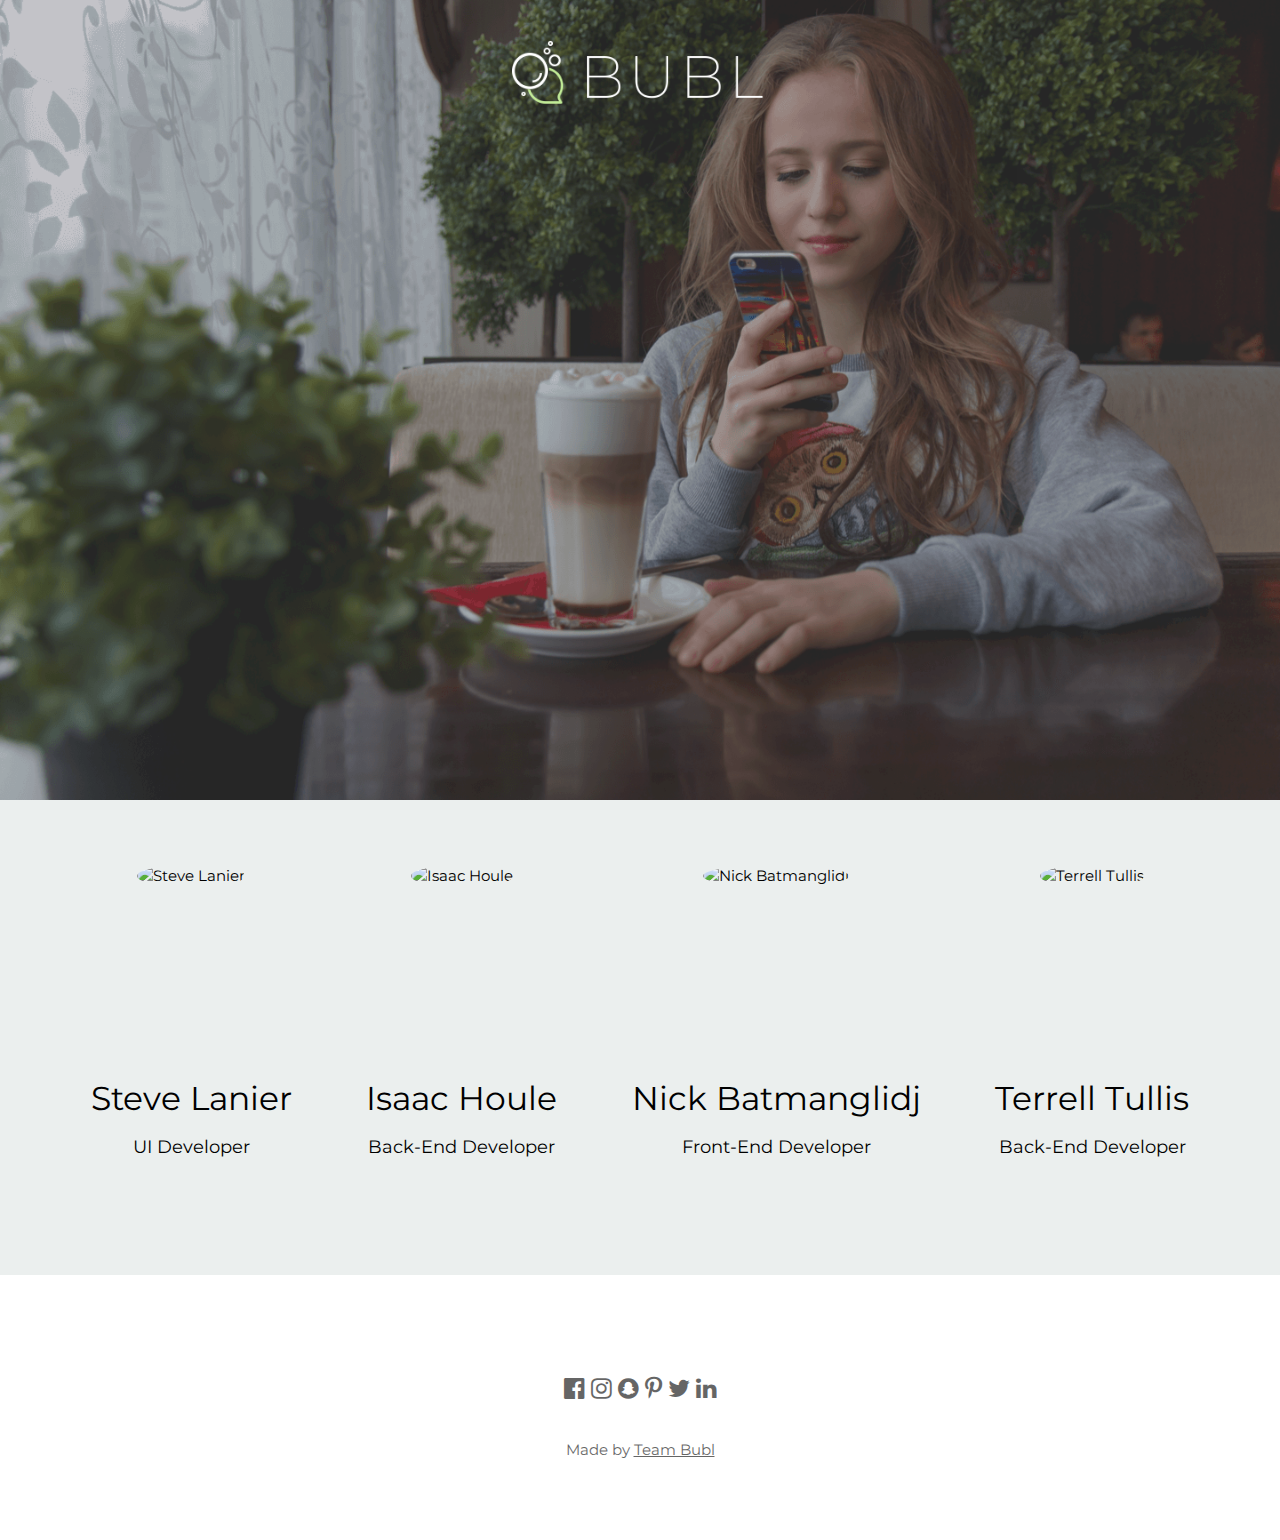
==== about.html @ 1e3b23f2 "added about page with basic structure. Plan to finish tomorrow morning." ====
<!DOCTYPE html>
<html lang="en">
<title>Bubl</title>
<meta charset="UTF-8">
<meta name="viewport" content="width=device-width, initial-scale=1">
<link rel="stylesheet" href="css/index.css">
<link rel="stylesheet" href="https://fonts.googleapis.com/css?family=Lato">
<link rel="stylesheet" href="https://fonts.googleapis.com/css?family=Montserrat">
<link rel="stylesheet" href="https://cdnjs.cloudflare.com/ajax/libs/font-awesome/4.7.0/css/font-awesome.min.css">
<style>
body,h1,h2,h3,h4,h5,h6 {font-family: "Montserrat", sans-serif}
.w3-bar,h1,button {font-family: "Montserrat", sans-serif}
.fa-anchor,.fa-coffee {font-size:200px}
</style>
<body>

<!-- Header -->
<header class="main-head">
  <div class="header-container1">
    <a href="index.html"><img class="banner" src="assests/Bubl-logo@2x.png" ></a>
  </div>
</header>

<!-- First Grid -->
<div class="section2 w3-row-padding w3-padding-64 w3-container">
    <div class="members-container">  
        <div class="member">
          <div class="figure">
            <img class="figure" src="https://ca.slack-edge.com/T4JUEB3ME-UFNUJNMQV-27d4072c5f51-1024" alt="Steve Lanier" />
          </div>
          <h3 class="name" style="white-space: nowrap;">Steve Lanier</h3>
          <h5 class="position">UI Developer</h5>
        </div>
    
        <div class="member">
          <div class="figure">
            <img class="figure" src="https://ca.slack-edge.com/T4JUEB3ME-UDVD1N0MB-0239efd5fd9a-1024" alt="Isaac Houle" />
          </div>
          <h3 class="name" style="white-space: nowrap;">Isaac Houle</h3>
          <h5 class="position">Back-End Developer</h5>
        </div>
    
        <div class="member">
          <div class="figure">
            <img class="figure" src="https://ca.slack-edge.com/T4JUEB3ME-UD8LD0XNZ-8a40283df1be-1024" alt="Nick Batmanglidj" />
          </div>
          <h3 class="name" style="white-space: nowrap;">Nick Batmanglidj</h3>
          <h5 class="position">Front-End Developer</h5>
        </div>
    
        <div class="member">
          <div class="figure">
            <img class="figure" src="https://ca.slack-edge.com/T4JUEB3ME-UETB4C3M2-fbed11459f2a-1024" alt="Terrell Tullis" />
          </div>
          <h3 class="name" style="white-space: nowrap;">Terrell Tullis</h3>
          <h5 class="position">Back-End Developer</h5>
        </div>
      </div>
</div>

<!-- Footer -->
<footer class="w3-container w3-padding-64 w3-center w3-opacity">  
  <div class="w3-xlarge w3-padding-32">
    <i class="fa fa-facebook-official w3-hover-opacity"></i>
    <i class="fa fa-instagram w3-hover-opacity"></i>
    <i class="fa fa-snapchat w3-hover-opacity"></i>
    <i class="fa fa-pinterest-p w3-hover-opacity"></i>
    <i class="fa fa-twitter w3-hover-opacity"></i>
    <i class="fa fa-linkedin w3-hover-opacity"></i>
 </div>
 <a>Made by <a href="/about.html">Team Bubl</a></p>
</footer>

<script>
// Used to toggle the menu on small screens when clicking on the menu button
function myFunction() {
  var x = document.getElementById("navDemo");
  if (x.className.indexOf("w3-show") == -1) {
    x.className += " w3-show";
  } else { 
    x.className = x.className.replace(" w3-show", "");
  }
}
</script>

</body>
</html>
---- css/index.css ----
/* W3.CSS 4.12 November 2018 by Jan Egil and Borge Refsnes */

html {
  box-sizing: border-box
}

*,
*:before,
*:after {
  box-sizing: inherit
}


/* Extract from normalize.css by Nicolas Gallagher and Jonathan Neal git.io/normalize */

html {
  -ms-text-size-adjust: 100%;
  -webkit-text-size-adjust: 100%
}

body {
  margin: 0
}

article,
aside,
details,
figcaption,
figure,
footer,
header,
main,
menu,
nav,
section,
summary {
  display: block
}

audio,
canvas,
progress,
video {
  display: inline-block
}

progress {
  vertical-align: baseline
}

audio:not([controls]) {
  display: none;
  height: 0
}

[hidden],
template {
  display: none
}

a {
  background-color: transparent;
  -webkit-text-decoration-skip: objects
}

a:active,
a:hover {
  outline-width: 0
}

abbr[title] {
  border-bottom: none;
  text-decoration: underline;
  text-decoration: underline dotted
}

dfn {
  font-style: italic
}

mark {
  background: #ff0;
  color: #000
}

small {
  font-size: 80%
}

sub,
sup {
  font-size: 75%;
  line-height: 0;
  position: relative;
  vertical-align: baseline
}

sub {
  bottom: -0.25em
}

sup {
  top: -0.5em
}

figure {
  margin: 1em 40px
}

img {
  border-style: none
}

svg:not(:root) {
  overflow: hidden
}

code,
kbd,
pre,
samp {
  font-family: monospace, monospace;
  font-size: 1em
}

hr {
  box-sizing: content-box;
  height: 0;
  overflow: visible
}

button,
input,
select,
textarea {
  font: inherit;
  margin: 0
}

optgroup {
  font-weight: bold
}

button,
input {
  overflow: visible
}

button,
select {
  text-transform: none
}

button,
html [type=button],
[type=reset],
[type=submit] {
  -webkit-appearance: button
}

button::-moz-focus-inner,
[type=button]::-moz-focus-inner,
[type=reset]::-moz-focus-inner,
[type=submit]::-moz-focus-inner {
  border-style: none;
  padding: 0
}

button:-moz-focusring,
[type=button]:-moz-focusring,
[type=reset]:-moz-focusring,
[type=submit]:-moz-focusring {
  outline: 1px dotted ButtonText
}

fieldset {
  border: 1px solid #c0c0c0;
  margin: 0 2px;
  padding: .35em .625em .75em
}

legend {
  color: inherit;
  display: table;
  max-width: 100%;
  padding: 0;
  white-space: normal
}

textarea {
  overflow: auto
}

[type=checkbox],
[type=radio] {
  padding: 0
}

[type=number]::-webkit-inner-spin-button,
[type=number]::-webkit-outer-spin-button {
  height: auto
}

[type=search] {
  -webkit-appearance: textfield;
  outline-offset: -2px
}

[type=search]::-webkit-search-cancel-button,
[type=search]::-webkit-search-decoration {
  -webkit-appearance: none
}

::-webkit-input-placeholder {
  color: inherit;
  opacity: 0.54
}

::-webkit-file-upload-button {
  -webkit-appearance: button;
  font: inherit
}


/* End extract */

html,
body {
  font-family: Verdana, sans-serif;
  font-size: 15px;
  line-height: 1.5
}

html {
  overflow-x: hidden
}

h1 {
  font-size: 36px
}

h2 {
  font-size: 30px
}

h3 {
  font-size: 24px
}

h4 {
  font-size: 20px
}

h5 {
  font-size: 18px
}

h6 {
  font-size: 16px
}

.w3-serif {
  font-family: serif
}

h1,
h2,
h3,
h4,
h5,
h6 {
  font-family: "Segoe UI", Arial, sans-serif;
  font-weight: 400;
  margin: 10px 0
}

.banner {
  display: block;
  margin-left: auto;
  margin-right: auto;
  width: 30%;
  padding-top: 40px;
}

@media only screen and (min-width: 1200px) {
  .banner {
    width: 20%;
  }
}

@media only screen and (max-width: 600px) {
  .banner {
    width: 60%;
    padding-top: 70px;
  }
}

.button {
  background: #B8E986;
  font-family: "Montserrat", sans-serif;
  font-size: 21px;
  color: #395751;
  letter-spacing: 0;
  text-align: center;
  width: 200px;
  height: 65px;
  margin-top: 70px;
  border-radius: 5px;
  border-color: #B8E986
}

.figure {
  height: 200px;
  width: auto;
  border-radius: 50%;
}

.member {
  margin-bottom: 40px;
  text-align: center;
}

.name {
  font-size: 25pt;
  font-family: "Montserrat", sans-serif;
}

.members-container {
  display: flex;
  justify-content: space-evenly;
}

@media only screen and (max-width: 900px) {
  .members-container {
    display: inline;
    align-items: center;
    text-align: center;
  }
}

.header-title {
  font-family: "Montserrat", sans-serif;
  font-size: 16px;
  color: #FFFFFF;
  letter-spacing: 4px;
  text-align: center;
}

.header-text {
  font-family: "Montserrat", sans-serif;
  font-size: 48px;
  color: #FFFFFF;
  letter-spacing: 0;
  text-align: center;
  margin: 0 20px
}

.header-sub {
  font-family: "Montserrat", sans-serif;
  font-size: 18px;
  color: #FFFFFF;
  letter-spacing: 0;
  text-align: center;
  opacity: .7;
  margin: 10px 20px;
}

.header-container1 {
  height: 30%;
  align-items: center;
  vertical-align: center;
}
@media only screen and (max-width: 500px) {
  .header-container1 {
    height: 25%;
  }
}

.header-container2 {
  vertical-align: center;
  padding-top: 20px;
}

.main-head {
  background-image: url(/assests/Bubl-Banner-bg.png);
  background-repeat: no-repeat;
  background-size: cover;
  background-position: center;
  height: 800px;
  text-align: center;
  display: block;
  opacity: .85;
}

.section2 {
  background-color: rgba(92, 126, 119, 0.123);
}

.subgreen1 {
  font-style: italic;
  color: #6b978e;
}

.subgreen2 {
  font-style: normal;
  color: #6b978e; 
}

.w3-wide {
  letter-spacing: 4px
}

hr {
  border: 0;
  border-top: 1px solid #eee;
  margin: 20px 0
}

.w3-image {
  max-width: 100%;
  height: auto
}

img {
  vertical-align: middle
}

a {
  color: inherit
}

.w3-table,
.w3-table-all {
  border-collapse: collapse;
  border-spacing: 0;
  width: 100%;
  display: table
}

.w3-table-all {
  border: 1px solid #ccc
}

.w3-bordered tr,
.w3-table-all tr {
  border-bottom: 1px solid #ddd
}

.w3-striped tbody tr:nth-child(even) {
  background-color: #f1f1f1
}

.w3-table-all tr:nth-child(odd) {
  background-color: #fff
}

.w3-table-all tr:nth-child(even) {
  background-color: #f1f1f1
}

.w3-hoverable tbody tr:hover,
.w3-ul.w3-hoverable li:hover {
  background-color: #ccc
}

.w3-centered tr th,
.w3-centered tr td {
  text-align: center
}

.w3-table td,
.w3-table th,
.w3-table-all td,
.w3-table-all th {
  padding: 8px 8px;
  display: table-cell;
  text-align: left;
  vertical-align: top
}

.w3-table th:first-child,
.w3-table td:first-child,
.w3-table-all th:first-child,
.w3-table-all td:first-child {
  padding-left: 16px
}

.w3-btn,
.w3-button {
  border: none;
  display: inline-block;
  padding: 8px 16px;
  vertical-align: middle;
  overflow: hidden;
  text-decoration: none;
  color: inherit;
  background-color: inherit;
  text-align: center;
  cursor: pointer;
  white-space: nowrap
}

.w3-btn:hover {
  box-shadow: 0 8px 16px 0 rgba(0, 0, 0, 0.2), 0 6px 20px 0 rgba(0, 0, 0, 0.19)
}

.w3-btn,
.w3-button {
  -webkit-touch-callout: none;
  -webkit-user-select: none;
  -khtml-user-select: none;
  -moz-user-select: none;
  -ms-user-select: none;
  user-select: none
}

.w3-disabled,
.w3-btn:disabled,
.w3-button:disabled {
  cursor: not-allowed;
  opacity: 0.3
}

.w3-disabled *,
:disabled * {
  pointer-events: none
}

.w3-btn.w3-disabled:hover,
.w3-btn:disabled:hover {
  box-shadow: none
}

.w3-badge,
.w3-tag {
  background-color: #000;
  color: #fff;
  display: inline-block;
  padding-left: 8px;
  padding-right: 8px;
  text-align: center
}

.w3-badge {
  border-radius: 50%
}

.w3-ul {
  list-style-type: none;
  padding: 0;
  margin: 0
}

.w3-ul li {
  padding: 8px 16px;
  border-bottom: 1px solid #ddd
}

.w3-ul li:last-child {
  border-bottom: none
}

.w3-tooltip,
.w3-display-container {
  position: relative
}

.w3-tooltip .w3-text {
  display: none
}

.w3-tooltip:hover .w3-text {
  display: inline-block
}

.w3-ripple:active {
  opacity: 0.5
}

.w3-ripple {
  transition: opacity 0s
}

.w3-input {
  padding: 8px;
  display: block;
  border: none;
  border-bottom: 1px solid #ccc;
  width: 100%
}

.w3-select {
  padding: 9px 0;
  width: 100%;
  border: none;
  border-bottom: 1px solid #ccc
}

.w3-dropdown-click,
.w3-dropdown-hover {
  position: relative;
  display: inline-block;
  cursor: pointer
}

.w3-dropdown-hover:hover .w3-dropdown-content {
  display: block
}

.w3-dropdown-hover:first-child,
.w3-dropdown-click:hover {
  background-color: #ccc;
  color: #000
}

.w3-dropdown-hover:hover > .w3-button:first-child,
.w3-dropdown-click:hover > .w3-button:first-child {
  background-color: #ccc;
  color: #000
}

.w3-dropdown-content {
  cursor: auto;
  color: #000;
  background-color: #fff;
  display: none;
  position: absolute;
  min-width: 160px;
  margin: 0;
  padding: 0;
  z-index: 1
}

.w3-check,
.w3-radio {
  width: 24px;
  height: 24px;
  position: relative;
  top: 6px
}

.w3-sidebar {
  height: 100%;
  width: 200px;
  background-color: #fff;
  position: fixed!important;
  z-index: 1;
  overflow: auto
}

.w3-bar-block .w3-dropdown-hover,
.w3-bar-block .w3-dropdown-click {
  width: 100%
}

.w3-bar-block .w3-dropdown-hover .w3-dropdown-content,
.w3-bar-block .w3-dropdown-click .w3-dropdown-content {
  min-width: 100%
}

.w3-bar-block .w3-dropdown-hover .w3-button,
.w3-bar-block .w3-dropdown-click .w3-button {
  width: 100%;
  text-align: left;
  padding: 8px 16px
}

.w3-main,
#main {
  transition: margin-left .4s
}

.w3-modal {
  z-index: 3;
  display: none;
  padding-top: 100px;
  position: fixed;
  left: 0;
  top: 0;
  width: 100%;
  height: 100%;
  overflow: auto;
  background-color: rgb(0, 0, 0);
  background-color: rgba(0, 0, 0, 0.4)
}

.w3-modal-content {
  margin: auto;
  background-color: #fff;
  position: relative;
  padding: 0;
  outline: 0;
  width: 600px
}

.w3-bar {
  width: 100%;
  overflow: hidden
}

.w3-center .w3-bar {
  display: inline-block;
  width: auto
}

.w3-bar .w3-bar-item {
  padding: 8px 16px;
  float: left;
  width: auto;
  border: none;
  display: block;
  outline: 0
}

.w3-bar .w3-dropdown-hover,
.w3-bar .w3-dropdown-click {
  position: static;
  float: left
}

.w3-bar .w3-button {
  white-space: normal
}

.w3-bar-block .w3-bar-item {
  width: 100%;
  display: block;
  padding: 8px 16px;
  text-align: left;
  border: none;
  white-space: normal;
  float: none;
  outline: 0
}

.w3-bar-block.w3-center .w3-bar-item {
  text-align: center
}

.w3-block {
  display: block;
  width: 100%
}

.w3-responsive {
  display: block;
  overflow-x: auto
}

.w3-container:after,
.w3-container:before,
.w3-panel:after,
.w3-panel:before,
.w3-row:after,
.w3-row:before,
.w3-row-padding:after,
.w3-row-padding:before,
.w3-cell-row:before,
.w3-cell-row:after,
.w3-clear:after,
.w3-clear:before,
.w3-bar:before,
.w3-bar:after {
  content: "";
  display: table;
  clear: both
}

.w3-col,
.w3-half,
.w3-third,
.w3-twothird,
.w3-threequarter,
.w3-quarter {
  float: left;
  width: 100%
}
@media only screen and (max-width: 600px) {
  .w3-twothird {
    text-align: center;
    margin-bottom: 40px;
    
  }
}

.w3-col.s1 {
  width: 8.33333%
}

.w3-col.s2 {
  width: 16.66666%
}

.w3-col.s3 {
  width: 24.99999%
}

.w3-col.s4 {
  width: 33.33333%
}

.w3-col.s5 {
  width: 41.66666%
}

.w3-col.s6 {
  width: 49.99999%
}

.w3-col.s7 {
  width: 58.33333%
}

.w3-col.s8 {
  width: 66.66666%
}

.w3-col.s9 {
  width: 74.99999%
}

.w3-col.s10 {
  width: 83.33333%
}

.w3-col.s11 {
  width: 91.66666%
}

.w3-col.s12 {
  width: 99.99999%
}

@media (min-width:601px) {
  .w3-col.m1 {
      width: 8.33333%
  }
  .w3-col.m2 {
      width: 16.66666%
  }
  .w3-col.m3,
  .w3-quarter {
      width: 24.99999%
  }
  .w3-col.m4,
  .w3-third {
      width: 33.33333%
  }
  .w3-col.m5 {
      width: 41.66666%
  }
  .w3-col.m6,
  .w3-half {
      width: 49.99999%
  }
  .w3-col.m7 {
      width: 58.33333%
  }
  .w3-col.m8,
  .w3-twothird {
      width: 66.66666%;
      padding-left: 40px;
  }
  .w3-col.m9,
  .w3-threequarter {
      width: 74.99999%
  }
  .w3-col.m10 {
      width: 83.33333%
  }
  .w3-col.m11 {
      width: 91.66666%
  }
  .w3-col.m12 {
      width: 99.99999%
  }
}

@media (min-width:993px) {
  .w3-col.l1 {
      width: 8.33333%
  }
  .w3-col.l2 {
      width: 16.66666%
  }
  .w3-col.l3 {
      width: 24.99999%
  }
  .w3-col.l4 {
      width: 33.33333%
  }
  .w3-col.l5 {
      width: 41.66666%
  }
  .w3-col.l6 {
      width: 49.99999%
  }
  .w3-col.l7 {
      width: 58.33333%
  }
  .w3-col.l8 {
      width: 66.66666%
  }
  .w3-col.l9 {
      width: 74.99999%
  }
  .w3-col.l10 {
      width: 83.33333%
  }
  .w3-col.l11 {
      width: 91.66666%
  }
  .w3-col.l12 {
      width: 99.99999%
  }
}

.w3-rest {
  overflow: hidden
}

.w3-stretch {
  margin-left: -16px;
  margin-right: -16px
}

.w3-content,
.w3-auto {
  margin-left: auto;
  margin-right: auto
}

.w3-content {
  max-width: 980px
}

.w3-auto {
  max-width: 1140px
}

.w3-cell-row {
  display: table;
  width: 100%
}

.w3-cell {
  display: table-cell
}

.w3-cell-top {
  vertical-align: top
}

.w3-cell-middle {
  vertical-align: middle
}

.w3-cell-bottom {
  vertical-align: bottom
}

.w3-hide {
  display: none!important
}

.w3-show-block,
.w3-show {
  display: block!important
}

.w3-show-inline-block {
  display: inline-block!important
}

@media (max-width:1205px) {
  .w3-auto {
      max-width: 95%
  }
}

@media (max-width:600px) {
  .w3-modal-content {
      margin: 0 10px;
      width: auto!important
  }
  .w3-modal {
      padding-top: 30px
  }
  .w3-dropdown-hover.w3-mobile .w3-dropdown-content,
  .w3-dropdown-click.w3-mobile .w3-dropdown-content {
      position: relative
  }
  .w3-hide-small {
      display: none!important
  }
  .w3-mobile {
      display: block;
      width: 100%!important
  }
  .w3-bar-item.w3-mobile,
  .w3-dropdown-hover.w3-mobile,
  .w3-dropdown-click.w3-mobile {
      text-align: center
  }
  .w3-dropdown-hover.w3-mobile,
  .w3-dropdown-hover.w3-mobile .w3-btn,
  .w3-dropdown-hover.w3-mobile .w3-button,
  .w3-dropdown-click.w3-mobile,
  .w3-dropdown-click.w3-mobile .w3-btn,
  .w3-dropdown-click.w3-mobile .w3-button {
      width: 100%
  }
}

@media (max-width:768px) {
  .w3-modal-content {
      width: 500px
  }
  .w3-modal {
      padding-top: 50px
  }
}

@media (min-width:993px) {
  .w3-modal-content {
      width: 900px
  }
  .w3-hide-large {
      display: none!important
  }
  .w3-sidebar.w3-collapse {
      display: block!important
  }
}

@media (max-width:992px) and (min-width:601px) {
  .w3-hide-medium {
      display: none!important
  }
}

@media (max-width:992px) {
  .w3-sidebar.w3-collapse {
      display: none
  }
  .w3-main {
      margin-left: 0!important;
      margin-right: 0!important
  }
  .w3-auto {
      max-width: 100%
  }
}

.w3-top,
.w3-bottom {
  position: fixed;
  width: 100%;
  z-index: 1
}

.w3-top {
  top: 0
}

.w3-bottom {
  bottom: 0
}

.w3-overlay {
  position: fixed;
  display: none;
  width: 100%;
  height: 100%;
  top: 0;
  left: 0;
  right: 0;
  bottom: 0;
  background-color: rgba(0, 0, 0, 0.5);
  z-index: 2
}

.w3-display-topleft {
  position: absolute;
  left: 0;
  top: 0
}

.w3-display-topright {
  position: absolute;
  right: 0;
  top: 0
}

.w3-display-bottomleft {
  position: absolute;
  left: 0;
  bottom: 0
}

.w3-display-bottomright {
  position: absolute;
  right: 0;
  bottom: 0
}

.w3-display-middle {
  position: absolute;
  top: 50%;
  left: 50%;
  transform: translate(-50%, -50%);
  -ms-transform: translate(-50%, -50%)
}

.w3-display-left {
  position: absolute;
  top: 50%;
  left: 0%;
  transform: translate(0%, -50%);
  -ms-transform: translate(-0%, -50%)
}

.w3-display-right {
  position: absolute;
  top: 50%;
  right: 0%;
  transform: translate(0%, -50%);
  -ms-transform: translate(0%, -50%)
}

.w3-display-topmiddle {
  position: absolute;
  left: 50%;
  top: 0;
  transform: translate(-50%, 0%);
  -ms-transform: translate(-50%, 0%)
}

.w3-display-bottommiddle {
  position: absolute;
  left: 50%;
  bottom: 0;
  transform: translate(-50%, 0%);
  -ms-transform: translate(-50%, 0%)
}

.w3-display-container:hover .w3-display-hover {
  display: block
}

.w3-display-container:hover span.w3-display-hover {
  display: inline-block
}

.w3-display-hover {
  display: none
}

.w3-display-position {
  position: absolute
}

.w3-circle {
  border-radius: 50%
}

.w3-round-small {
  border-radius: 2px
}

.w3-round,
.w3-round-medium {
  border-radius: 4px
}

.w3-round-large {
  border-radius: 8px
}

.w3-round-xlarge {
  border-radius: 16px
}

.w3-round-xxlarge {
  border-radius: 32px
}

.w3-row-padding,
.w3-row-padding>.w3-half,
.w3-row-padding>.w3-third,
.w3-row-padding>.w3-twothird,
.w3-row-padding>.w3-threequarter,
.w3-row-padding>.w3-quarter,
.w3-row-padding>.w3-col {
  padding: 0 8px
}

.w3-container,
.w3-panel {
  padding: 0.01em 16px
}

.w3-panel {
  margin-top: 16px;
  margin-bottom: 16px
}

.w3-code,
.w3-codespan {
  font-family: Consolas, "courier new";
  font-size: 16px
}

.w3-code {
  width: auto;
  background-color: #fff;
  padding: 8px 12px;
  border-left: 4px solid #4CAF50;
  word-wrap: break-word
}

.w3-codespan {
  color: crimson;
  background-color: #f1f1f1;
  padding-left: 4px;
  padding-right: 4px;
  font-size: 110%
}

.w3-card,
.w3-card-2 {
  box-shadow: 0 2px 5px 0 rgba(0, 0, 0, 0.16), 0 2px 10px 0 rgba(0, 0, 0, 0.12)
}

.w3-card-4,
.w3-hover-shadow:hover {
  box-shadow: 0 4px 10px 0 rgba(0, 0, 0, 0.2), 0 4px 20px 0 rgba(0, 0, 0, 0.19)
}

.w3-spin {
  animation: w3-spin 2s infinite linear
}

@keyframes w3-spin {
  0% {
      transform: rotate(0deg)
  }
  100% {
      transform: rotate(359deg)
  }
}

.w3-animate-fading {
  animation: fading 10s infinite
}

@keyframes fading {
  0% {
      opacity: 0
  }
  50% {
      opacity: 1
  }
  100% {
      opacity: 0
  }
}

.w3-animate-opacity {
  animation: opac 0.8s
}

@keyframes opac {
  from {
      opacity: 0
  }
  to {
      opacity: 1
  }
}

.w3-animate-top {
  position: relative;
  animation: animatetop 0.4s
}

@keyframes animatetop {
  from {
      top: -300px;
      opacity: 0
  }
  to {
      top: 0;
      opacity: 1
  }
}

.w3-animate-left {
  position: relative;
  animation: animateleft 0.4s
}

@keyframes animateleft {
  from {
      left: -300px;
      opacity: 0
  }
  to {
      left: 0;
      opacity: 1
  }
}

.w3-animate-right {
  position: relative;
  animation: animateright 0.4s
}

@keyframes animateright {
  from {
      right: -300px;
      opacity: 0
  }
  to {
      right: 0;
      opacity: 1
  }
}

.w3-animate-bottom {
  position: relative;
  animation: animatebottom 0.4s
}

@keyframes animatebottom {
  from {
      bottom: -300px;
      opacity: 0
  }
  to {
      bottom: 0;
      opacity: 1
  }
}

.w3-animate-zoom {
  animation: animatezoom 0.6s
}

@keyframes animatezoom {
  from {
      transform: scale(0)
  }
  to {
      transform: scale(1)
  }
}

.w3-animate-input {
  transition: width 0.4s ease-in-out
}

.w3-animate-input:focus {
  width: 100%!important
}

.w3-opacity,
.w3-hover-opacity:hover {
  opacity: 0.60
}

.w3-opacity-off,
.w3-hover-opacity-off:hover {
  opacity: 1
}

.w3-opacity-max {
  opacity: 0.25
}

.w3-opacity-min {
  opacity: 0.75
}

.w3-greyscale-max,
.w3-grayscale-max,
.w3-hover-greyscale:hover,
.w3-hover-grayscale:hover {
  filter: grayscale(100%)
}

.w3-greyscale,
.w3-grayscale {
  filter: grayscale(75%)
}

.w3-greyscale-min,
.w3-grayscale-min {
  filter: grayscale(50%)
}

.w3-sepia {
  filter: sepia(75%)
}

.w3-sepia-max,
.w3-hover-sepia:hover {
  filter: sepia(100%)
}

.w3-sepia-min {
  filter: sepia(50%)
}

.w3-tiny {
  font-size: 10px!important
}

.w3-small {
  font-size: 12px!important
}

.w3-medium {
  font-size: 15px!important
}

.w3-large {
  font-size: 18px!important
}

.w3-xlarge {
  font-size: 24px!important
}

.w3-xxlarge {
  font-size: 36px!important
}

.w3-xxxlarge {
  font-size: 48px!important
}

.w3-jumbo {
  font-size: 64px!important
}

.w3-left-align {
  text-align: left!important
}

.w3-right-align {
  text-align: right!important
}

.w3-justify {
  text-align: justify!important
}

.w3-center {
  text-align: center!important
}

.w3-border-0 {
  border: 0!important
}

.w3-border {
  border: 1px solid #ccc!important
}

.w3-border-top {
  border-top: 1px solid #ccc!important
}

.w3-border-bottom {
  border-bottom: 1px solid #ccc!important
}

.w3-border-left {
  border-left: 1px solid #ccc!important
}

.w3-border-right {
  border-right: 1px solid #ccc!important
}

.w3-topbar {
  border-top: 6px solid #ccc!important
}

.w3-bottombar {
  border-bottom: 6px solid #ccc!important
}

.w3-leftbar {
  border-left: 6px solid #ccc!important
}

.w3-rightbar {
  border-right: 6px solid #ccc!important
}

.w3-section,
.w3-code {
  margin-top: 16px!important;
  margin-bottom: 16px!important
}

.w3-margin {
  margin: 16px!important
}

.w3-margin-top {
  margin-top: 16px!important
}

.w3-margin-bottom {
  margin-bottom: 16px!important
}

.w3-margin-left {
  margin-left: 16px!important
}

.w3-margin-right {
  margin-right: 16px!important
}

.w3-padding-small {
  padding: 4px 8px!important
}

.w3-padding {
  padding: 8px 16px!important
}

.w3-padding-large {
  padding: 12px 24px!important
}

.w3-padding-16 {
  padding-top: 16px!important;
  padding-bottom: 16px!important
}

.w3-padding-24 {
  padding-top: 24px!important;
  padding-bottom: 24px!important
}

.w3-padding-32 {
  padding-top: 32px!important;
  padding-bottom: 32px!important
}

.w3-padding-48 {
  padding-top: 48px!important;
  padding-bottom: 48px!important
}

.w3-padding-64 {
  padding-top: 64px!important;
  padding-bottom: 64px!important
}

.w3-left {
  float: left!important
}

.w3-right {
  float: right!important
}

.w3-button:hover {
  color: #000!important;
  background-color: #ccc!important
}

.w3-transparent,
.w3-hover-none:hover {
  background-color: transparent!important
}

.w3-hover-none:hover {
  box-shadow: none!important
}


/* Colors */

.w3-amber,
.w3-hover-amber:hover {
  color: #000!important;
  background-color: #ffc107!important
}

.w3-aqua,
.w3-hover-aqua:hover {
  color: #000!important;
  background-color: #00ffff!important
}

.w3-blue,
.w3-hover-blue:hover {
  color: #fff!important;
  background-color: #2196F3!important
}

.w3-light-blue,
.w3-hover-light-blue:hover {
  color: #000!important;
  background-color: #87CEEB!important
}

.w3-brown,
.w3-hover-brown:hover {
  color: #fff!important;
  background-color: #795548!important
}

.w3-cyan,
.w3-hover-cyan:hover {
  color: #000!important;
  background-color: #00bcd4!important
}

.w3-blue-grey,
.w3-hover-blue-grey:hover,
.w3-blue-gray,
.w3-hover-blue-gray:hover {
  color: #fff!important;
  background-color: #607d8b!important
}

.w3-green,
.w3-hover-green:hover {
  color: #fff!important;
  background-color: #4CAF50!important
}

.w3-light-green,
.w3-hover-light-green:hover {
  color: #000!important;
  background-color: #8bc34a!important
}

.w3-indigo,
.w3-hover-indigo:hover {
  color: #fff!important;
  background-color: #3f51b5!important
}

.w3-khaki,
.w3-hover-khaki:hover {
  color: #000!important;
  background-color: #f0e68c!important
}

.w3-lime,
.w3-hover-lime:hover {
  color: #000!important;
  background-color: #cddc39!important
}

.w3-orange,
.w3-hover-orange:hover {
  color: #000!important;
  background-color: #ff9800!important
}

.w3-deep-orange,
.w3-hover-deep-orange:hover {
  color: #fff!important;
  background-color: #ff5722!important
}

.w3-pink,
.w3-hover-pink:hover {
  color: #fff!important;
  background-color: #e91e63!important
}

.w3-purple,
.w3-hover-purple:hover {
  color: #fff!important;
  background-color: #9c27b0!important
}

.w3-deep-purple,
.w3-hover-deep-purple:hover {
  color: #fff!important;
  background-color: #673ab7!important
}

.w3-red,
.w3-hover-red:hover {
  color: #fff!important;
  background-color: #5c7e77!important
}

.w3-sand,
.w3-hover-sand:hover {
  color: #000!important;
  background-color: #fdf5e6!important
}

.w3-teal,
.w3-hover-teal:hover {
  color: #fff!important;
  background-color: #009688!important
}

.w3-yellow,
.w3-hover-yellow:hover {
  color: #000!important;
  background-color: #ffeb3b!important
}

.w3-white,
.w3-hover-white:hover {
  color: #000!important;
  background-color: #fff!important
}

.w3-black,
.w3-hover-black:hover {
  color: #fff!important;
  background-color: #000!important
}

.w3-grey,
.w3-hover-grey:hover,
.w3-gray,
.w3-hover-gray:hover {
  color: #000!important;
  background-color: #9e9e9e!important
}

.w3-light-grey,
.w3-hover-light-grey:hover,
.w3-light-gray,
.w3-hover-light-gray:hover {
  color: #000!important;
  background-color: #f1f1f1!important
}

.w3-dark-grey,
.w3-hover-dark-grey:hover,
.w3-dark-gray,
.w3-hover-dark-gray:hover {
  color: #fff!important;
  background-color: #616161!important
}

.w3-pale-red,
.w3-hover-pale-red:hover {
  color: #000!important;
  background-color: #ffdddd!important
}

.w3-pale-green,
.w3-hover-pale-green:hover {
  color: #000!important;
  background-color: #ddffdd!important
}

.w3-pale-yellow,
.w3-hover-pale-yellow:hover {
  color: #000!important;
  background-color: #ffffcc!important
}

.w3-pale-blue,
.w3-hover-pale-blue:hover {
  color: #000!important;
  background-color: #ddffff!important
}

.w3-text-amber,
.w3-hover-text-amber:hover {
  color: #ffc107!important
}

.w3-text-aqua,
.w3-hover-text-aqua:hover {
  color: #00ffff!important
}

.w3-text-blue,
.w3-hover-text-blue:hover {
  color: #2196F3!important
}

.w3-text-light-blue,
.w3-hover-text-light-blue:hover {
  color: #87CEEB!important
}

.w3-text-brown,
.w3-hover-text-brown:hover {
  color: #795548!important
}

.w3-text-cyan,
.w3-hover-text-cyan:hover {
  color: #00bcd4!important
}

.w3-text-blue-grey,
.w3-hover-text-blue-grey:hover,
.w3-text-blue-gray,
.w3-hover-text-blue-gray:hover {
  color: #607d8b!important
}

.w3-text-green,
.w3-hover-text-green:hover {
  color: #4CAF50!important
}

.w3-text-light-green,
.w3-hover-text-light-green:hover {
  color: #8bc34a!important
}

.w3-text-indigo,
.w3-hover-text-indigo:hover {
  color: #3f51b5!important
}

.w3-text-khaki,
.w3-hover-text-khaki:hover {
  color: #b4aa50!important
}

.w3-text-lime,
.w3-hover-text-lime:hover {
  color: #cddc39!important
}

.w3-text-orange,
.w3-hover-text-orange:hover {
  color: #ff9800!important
}

.w3-text-deep-orange,
.w3-hover-text-deep-orange:hover {
  color: #ff5722!important
}

.w3-text-pink,
.w3-hover-text-pink:hover {
  color: #e91e63!important
}

.w3-text-purple,
.w3-hover-text-purple:hover {
  color: #9c27b0!important
}

.w3-text-deep-purple,
.w3-hover-text-deep-purple:hover {
  color: #673ab7!important
}

.w3-text-red,
.w3-hover-text-red:hover {
  color: #f44336!important
}

.w3-text-sand,
.w3-hover-text-sand:hover {
  color: #fdf5e6!important
}

.w3-text-teal,
.w3-hover-text-teal:hover {
  color: #009688!important
}

.w3-text-yellow,
.w3-hover-text-yellow:hover {
  color: #d2be0e!important
}

.w3-text-white,
.w3-hover-text-white:hover {
  color: #fff!important
}

.w3-text-black,
.w3-hover-text-black:hover {
  color: #000!important
}

.w3-text-grey,
.w3-hover-text-grey:hover,
.w3-text-gray,
.w3-hover-text-gray:hover {
  color: #757575!important
}

.w3-text-light-grey,
.w3-hover-text-light-grey:hover,
.w3-text-light-gray,
.w3-hover-text-light-gray:hover {
  color: #f1f1f1!important
}

.w3-text-dark-grey,
.w3-hover-text-dark-grey:hover,
.w3-text-dark-gray,
.w3-hover-text-dark-gray:hover {
  color: #3a3a3a!important
}

.w3-border-amber,
.w3-hover-border-amber:hover {
  border-color: #ffc107!important
}

.w3-border-aqua,
.w3-hover-border-aqua:hover {
  border-color: #00ffff!important
}

.w3-border-blue,
.w3-hover-border-blue:hover {
  border-color: #2196F3!important
}

.w3-border-light-blue,
.w3-hover-border-light-blue:hover {
  border-color: #87CEEB!important
}

.w3-border-brown,
.w3-hover-border-brown:hover {
  border-color: #795548!important
}

.w3-border-cyan,
.w3-hover-border-cyan:hover {
  border-color: #00bcd4!important
}

.w3-border-blue-grey,
.w3-hover-border-blue-grey:hover,
.w3-border-blue-gray,
.w3-hover-border-blue-gray:hover {
  border-color: #607d8b!important
}

.w3-border-green,
.w3-hover-border-green:hover {
  border-color: #4CAF50!important
}

.w3-border-light-green,
.w3-hover-border-light-green:hover {
  border-color: #8bc34a!important
}

.w3-border-indigo,
.w3-hover-border-indigo:hover {
  border-color: #3f51b5!important
}

.w3-border-khaki,
.w3-hover-border-khaki:hover {
  border-color: #f0e68c!important
}

.w3-border-lime,
.w3-hover-border-lime:hover {
  border-color: #cddc39!important
}

.w3-border-orange,
.w3-hover-border-orange:hover {
  border-color: #ff9800!important
}

.w3-border-deep-orange,
.w3-hover-border-deep-orange:hover {
  border-color: #ff5722!important
}

.w3-border-pink,
.w3-hover-border-pink:hover {
  border-color: #e91e63!important
}

.w3-border-purple,
.w3-hover-border-purple:hover {
  border-color: #9c27b0!important
}

.w3-border-deep-purple,
.w3-hover-border-deep-purple:hover {
  border-color: #673ab7!important
}

.w3-border-red,
.w3-hover-border-red:hover {
  border-color: #f44336!important
}

.w3-border-sand,
.w3-hover-border-sand:hover {
  border-color: #fdf5e6!important
}

.w3-border-teal,
.w3-hover-border-teal:hover {
  border-color: #009688!important
}

.w3-border-yellow,
.w3-hover-border-yellow:hover {
  border-color: #ffeb3b!important
}

.w3-border-white,
.w3-hover-border-white:hover {
  border-color: #fff!important
}

.w3-border-black,
.w3-hover-border-black:hover {
  border-color: #000!important
}

.w3-border-grey,
.w3-hover-border-grey:hover,
.w3-border-gray,
.w3-hover-border-gray:hover {
  border-color: #9e9e9e!important
}

.w3-border-light-grey,
.w3-hover-border-light-grey:hover,
.w3-border-light-gray,
.w3-hover-border-light-gray:hover {
  border-color: #f1f1f1!important
}

.w3-border-dark-grey,
.w3-hover-border-dark-grey:hover,
.w3-border-dark-gray,
.w3-hover-border-dark-gray:hover {
  border-color: #616161!important
}

.w3-border-pale-red,
.w3-hover-border-pale-red:hover {
  border-color: #ffe7e7!important
}

.w3-border-pale-green,
.w3-hover-border-pale-green:hover {
  border-color: #e7ffe7!important
}

.w3-border-pale-yellow,
.w3-hover-border-pale-yellow:hover {
  border-color: #ffffcc!important
}

.w3-border-pale-blue,
.w3-hover-border-pale-blue:hover {
  border-color: #e7ffff!important
}
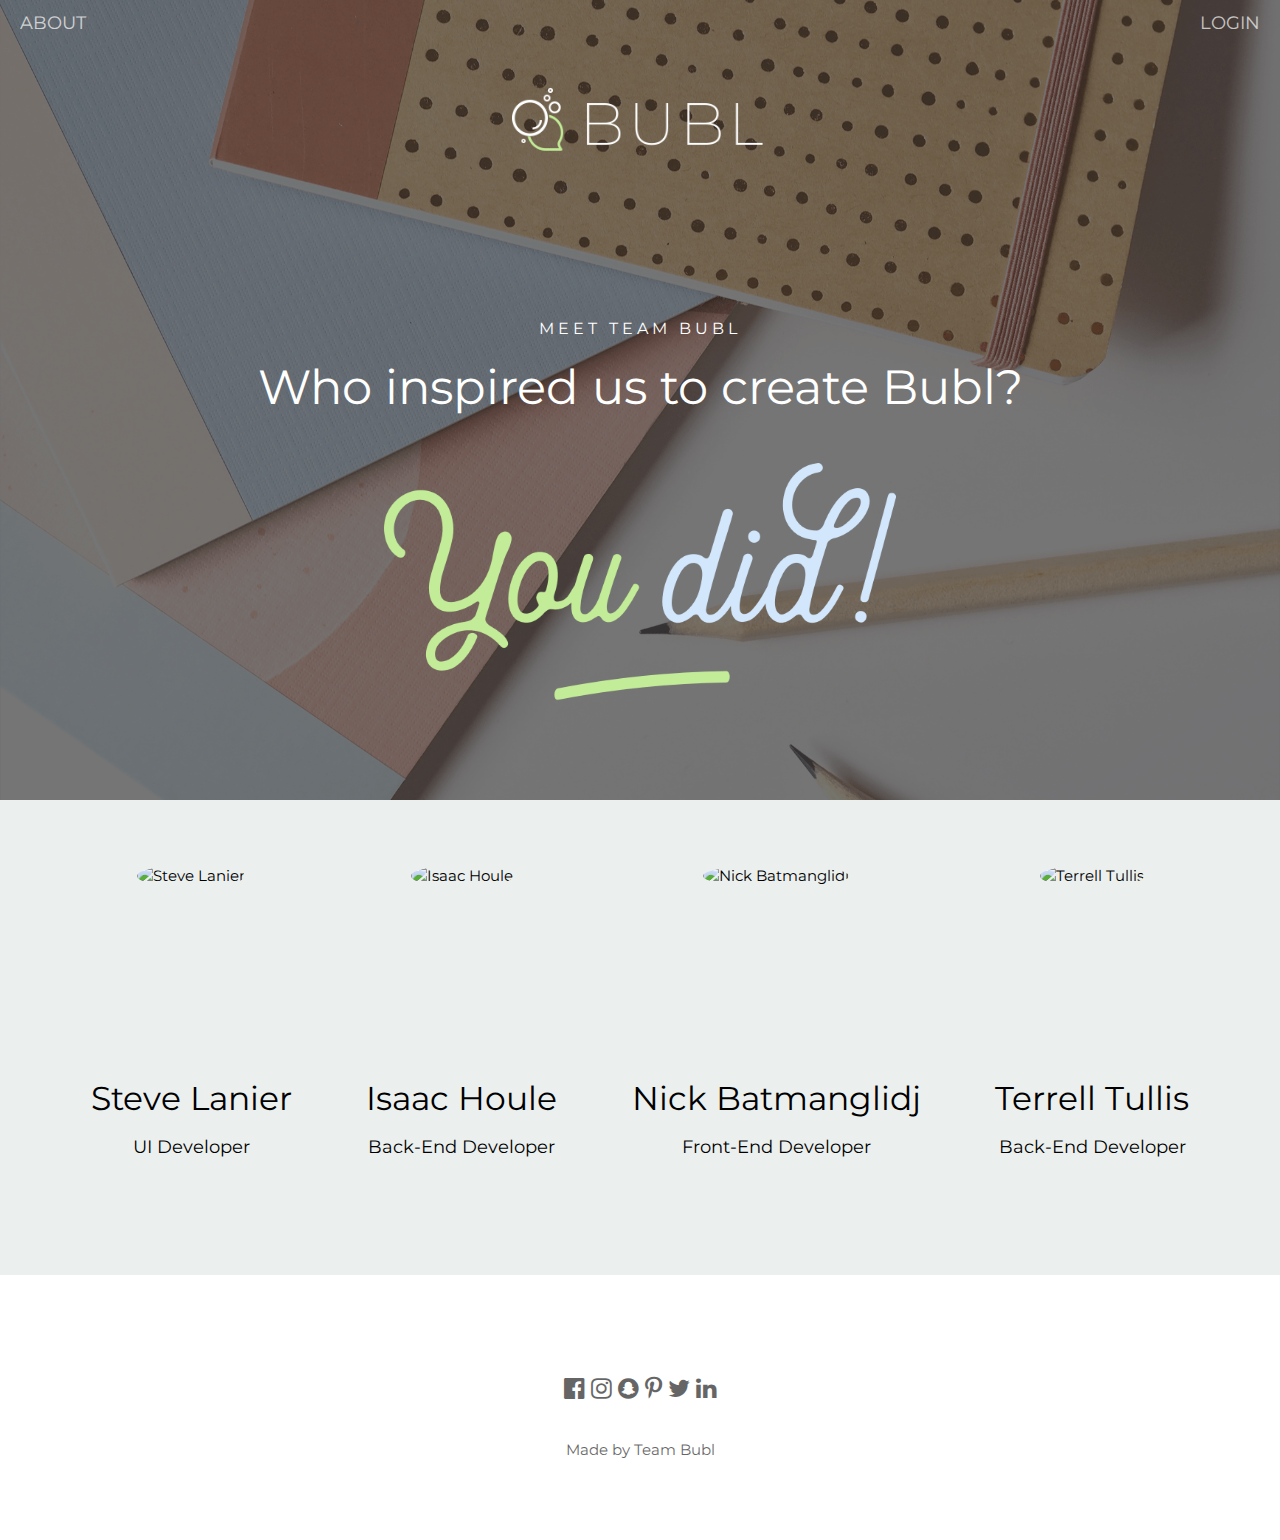
==== commit 6e33dea2: "about page finished." ====
--- a/about.html
+++ b/about.html
@@ -15,9 +15,22 @@
 <body>
 
 <!-- Header -->
-<header class="main-head">
+<header class="main-head2">
+  <div class="nav-container">
+    <div class="nav-text-left">
+      <a href="/about.html"><h4 class="about">ABOUT</h4></a>
+    </div>
+    <div class="nav-text-right">
+      <a href="https://bublsocial.netlify.com/"><h4 class="login">LOGIN</h4></a>
+    </div>
+  </div>
   <div class="header-container1">
     <a href="index.html"><img class="banner" src="assests/Bubl-logo@2x.png" ></a>
+  </div>
+  <div class="header-container2">
+    <h1 class="header-title">MEET TEAM BUBL<br></h1>
+    <h2 class="header-text">Who inspired us to create Bubl?</h2>
+    <img src="assests/Youdid@2x.png" class="youdid">
   </div>
 </header>
 
--- a/css/index.css
+++ b/css/index.css
@@ -60,7 +60,8 @@
 
 a {
   background-color: transparent;
-  -webkit-text-decoration-skip: objects
+  -webkit-text-decoration-skip: objects;
+  text-decoration: none;
 }
 
 a:active,
@@ -392,6 +393,43 @@
   opacity: .85;
 }
 
+.main-head2 {
+  background-image: url(/assests/AboutPage-banner.png);
+  background-repeat: no-repeat;
+  background-size: cover;
+  background-position: center;
+  height: 800px;
+  text-align: center;
+  display: block;
+  opacity: .85;
+}
+
+.nav-container {
+  display: flex;
+  justify-content: space-between;
+}
+
+.about {
+  font-family: "Montserrat", sans-serif;
+  font-size: 18px;
+  color: #FFFFFF;
+  letter-spacing: 0;
+  text-align: center;
+  opacity: .7;
+  margin: 10px 20px;
+  text-decoration: none !important;
+}
+
+.login {
+  font-family: "Montserrat", sans-serif;
+  font-size: 18px;
+  color: #FFFFFF;
+  letter-spacing: 0;
+  text-align: center;
+  opacity: .7;
+  margin: 10px 20px;
+}
+
 .section2 {
   background-color: rgba(92, 126, 119, 0.123);
 }
@@ -404,6 +442,12 @@
 .subgreen2 {
   font-style: normal;
   color: #6b978e; 
+}
+
+.youdid {
+  width: 40%;
+  text-align: center;
+  margin-top: 40px;
 }
 
 .w3-wide {
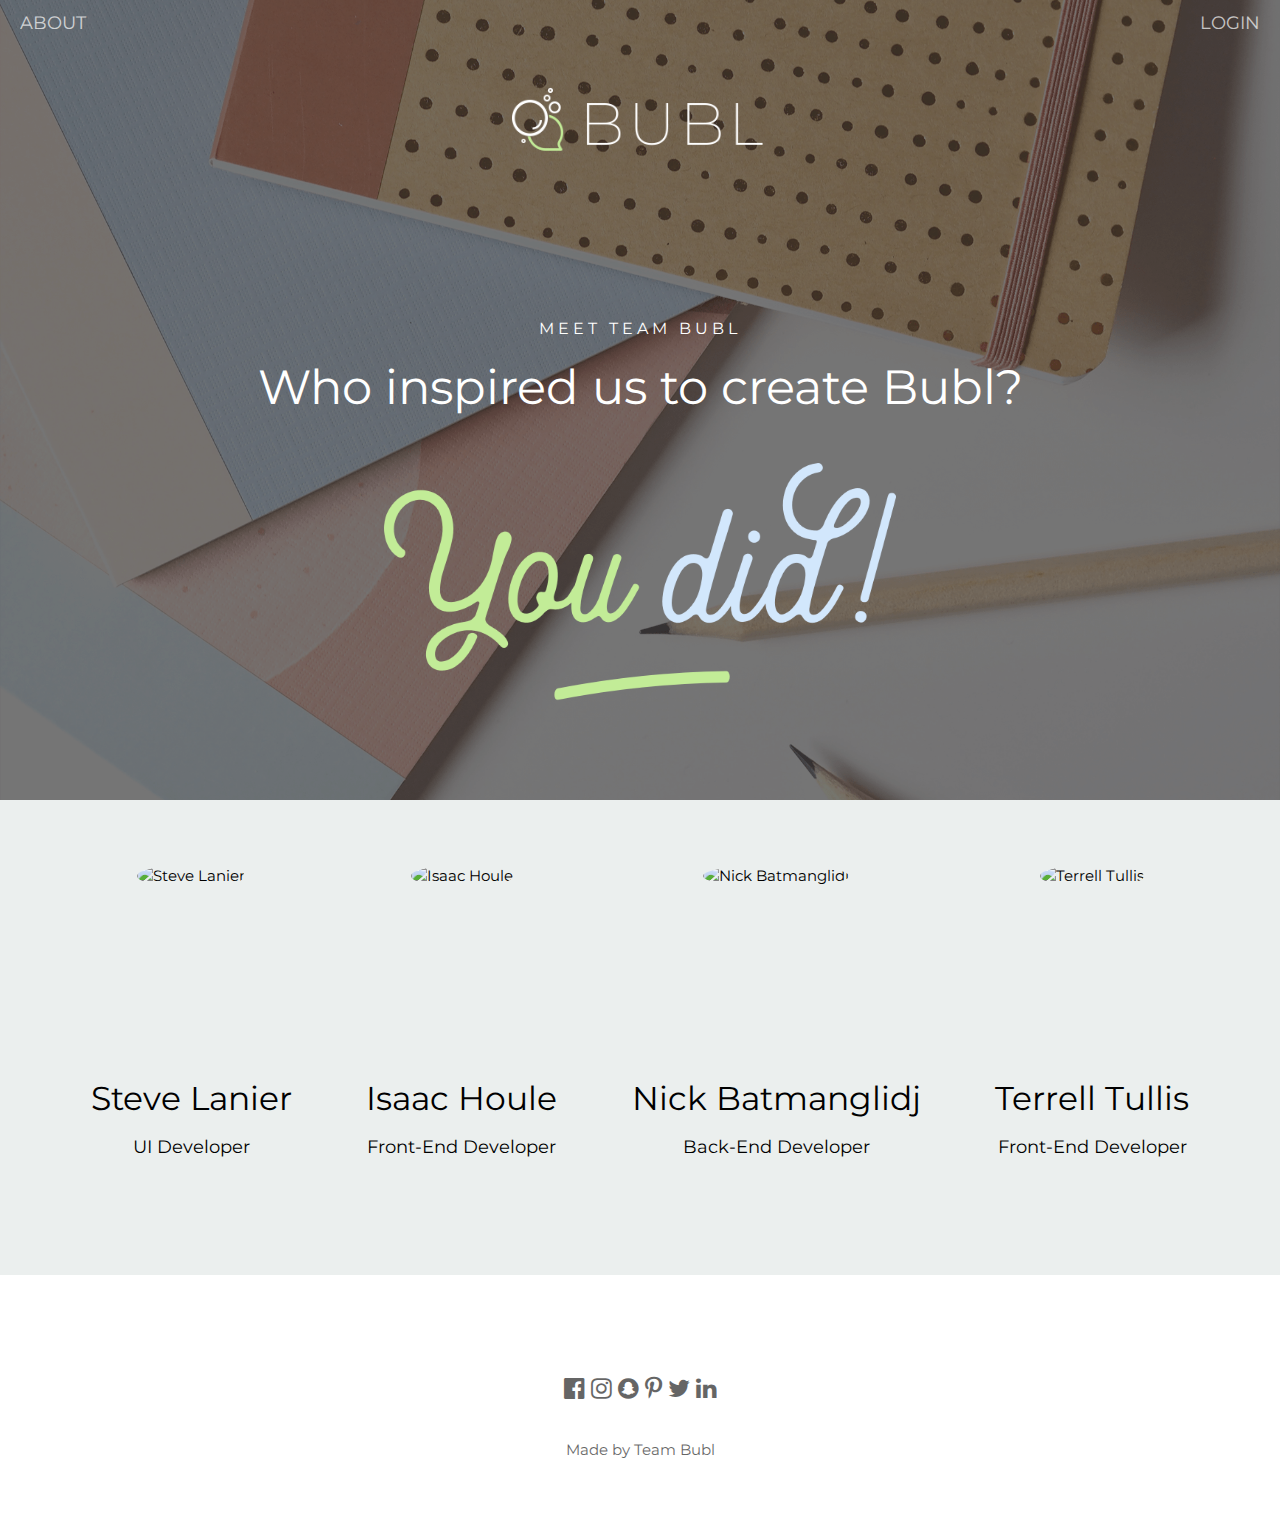
==== commit 56b48f4e: "fixed member roles" ====
--- a/about.html
+++ b/about.html
@@ -50,7 +50,7 @@
             <img class="figure" src="https://ca.slack-edge.com/T4JUEB3ME-UDVD1N0MB-0239efd5fd9a-1024" alt="Isaac Houle" />
           </div>
           <h3 class="name" style="white-space: nowrap;">Isaac Houle</h3>
-          <h5 class="position">Back-End Developer</h5>
+          <h5 class="position">Front-End Developer</h5>
         </div>
     
         <div class="member">
@@ -58,7 +58,7 @@
             <img class="figure" src="https://ca.slack-edge.com/T4JUEB3ME-UD8LD0XNZ-8a40283df1be-1024" alt="Nick Batmanglidj" />
           </div>
           <h3 class="name" style="white-space: nowrap;">Nick Batmanglidj</h3>
-          <h5 class="position">Front-End Developer</h5>
+          <h5 class="position">Back-End Developer</h5>
         </div>
     
         <div class="member">
@@ -66,7 +66,7 @@
             <img class="figure" src="https://ca.slack-edge.com/T4JUEB3ME-UETB4C3M2-fbed11459f2a-1024" alt="Terrell Tullis" />
           </div>
           <h3 class="name" style="white-space: nowrap;">Terrell Tullis</h3>
-          <h5 class="position">Back-End Developer</h5>
+          <h5 class="position">Front-End Developer</h5>
         </div>
       </div>
 </div>
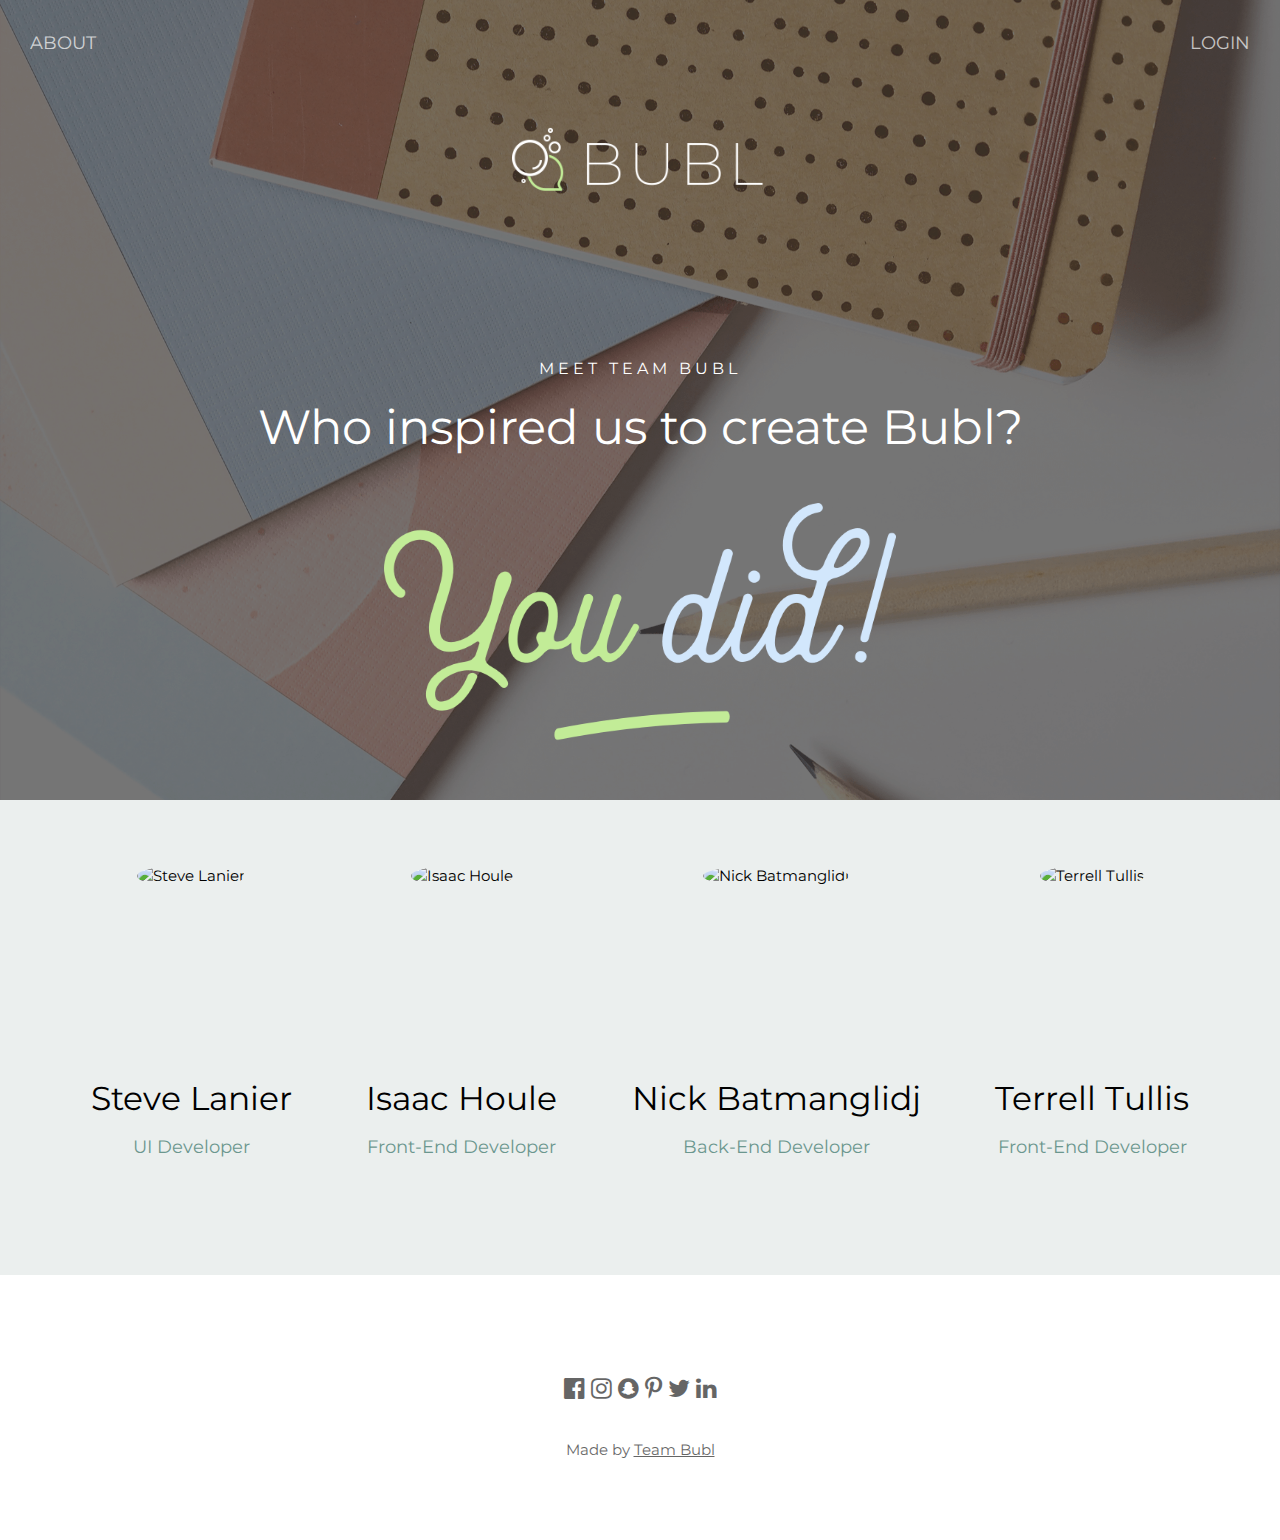
==== commit 4cc3bfb7: "small changes 1" ====
--- a/about.html
+++ b/about.html
@@ -81,7 +81,7 @@
     <i class="fa fa-twitter w3-hover-opacity"></i>
     <i class="fa fa-linkedin w3-hover-opacity"></i>
  </div>
- <a>Made by <a href="/about.html">Team Bubl</a></p>
+ <a>Made by <a href="/about.html"class="underline">Team Bubl</a></p>
 </footer>
 
 <script>
--- a/css/index.css
+++ b/css/index.css
@@ -407,6 +407,7 @@
 .nav-container {
   display: flex;
   justify-content: space-between;
+  
 }
 
 .about {
@@ -416,7 +417,7 @@
   letter-spacing: 0;
   text-align: center;
   opacity: .7;
-  margin: 10px 20px;
+  margin: 30px 30px;
   text-decoration: none !important;
 }
 
@@ -427,7 +428,11 @@
   letter-spacing: 0;
   text-align: center;
   opacity: .7;
-  margin: 10px 20px;
+  margin: 30px 30px;
+}
+
+.position {
+  color: #6b978e;
 }
 
 .section2 {
@@ -448,6 +453,16 @@
   width: 40%;
   text-align: center;
   margin-top: 40px;
+}
+
+@media only screen and (min-width: 1300px) {
+  .youdid {
+    width: 30%;
+  }
+}
+
+.underline {
+  text-decoration: underline;
 }
 
 .w3-wide {
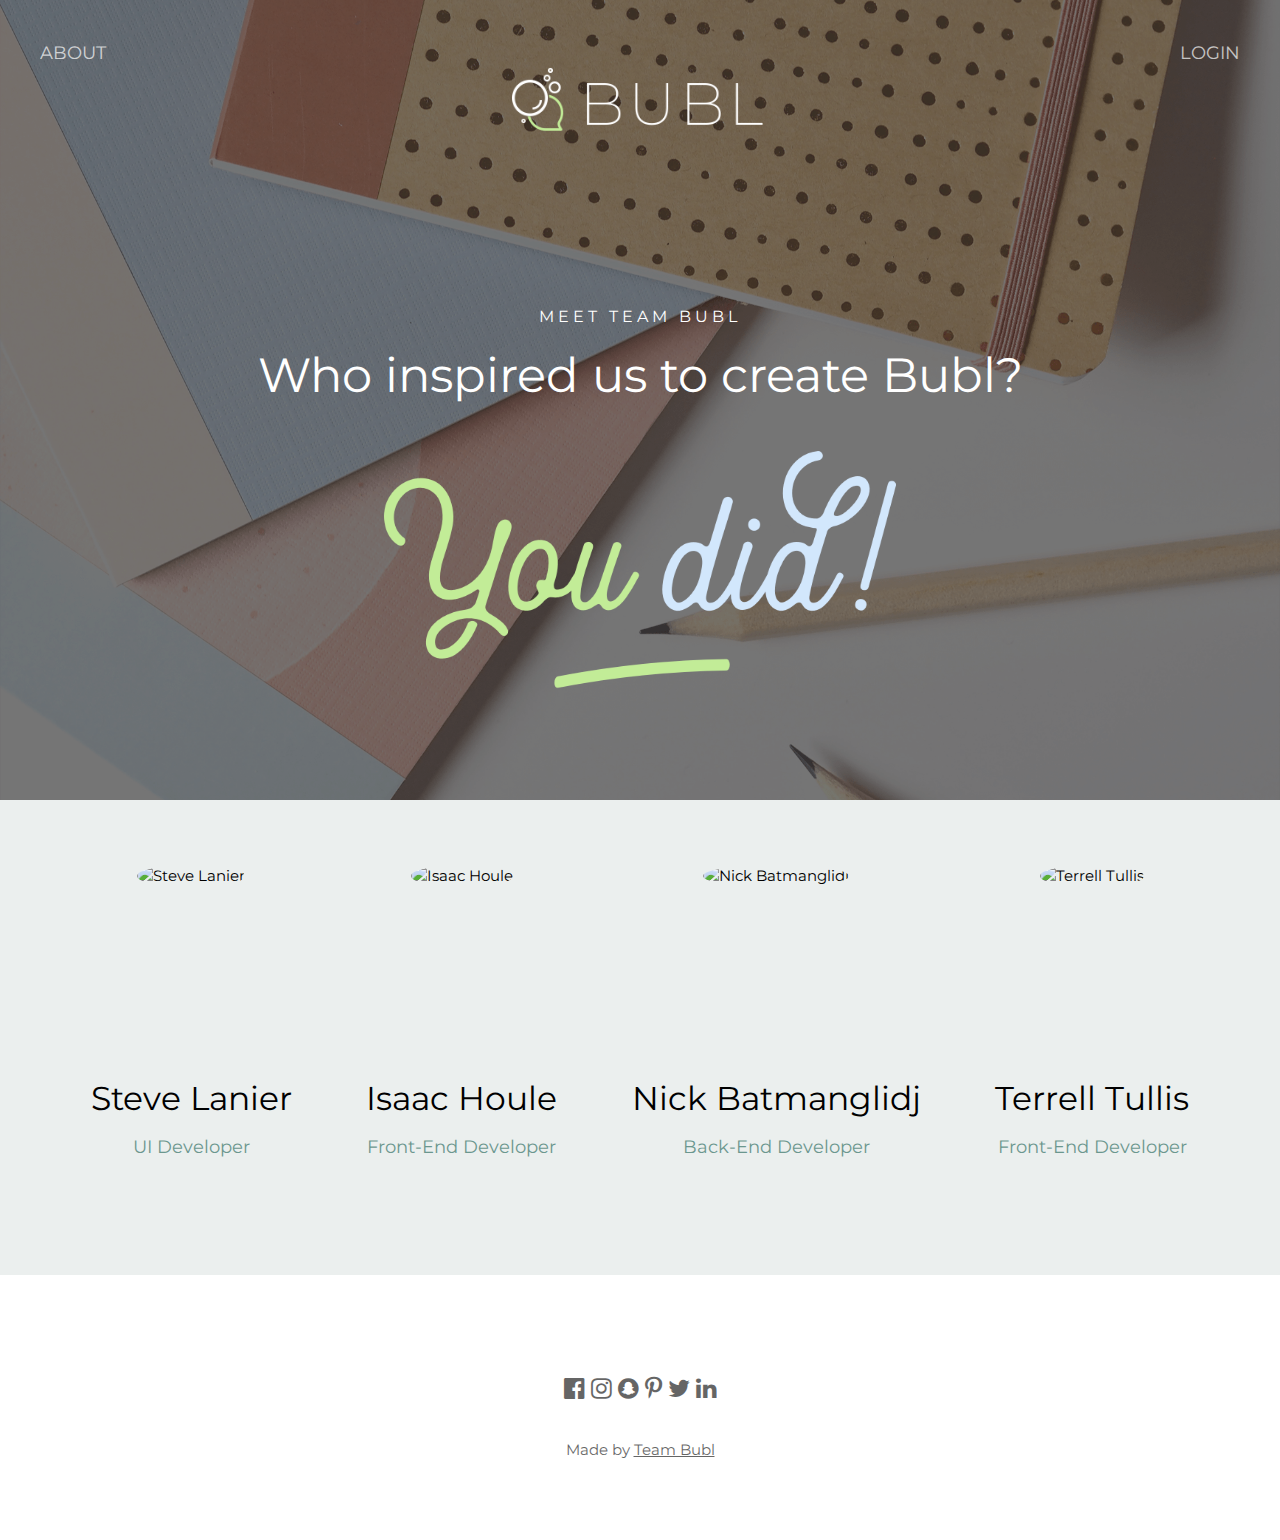
==== commit baca645e: "favicon w/ assets added to both marketing pages" ====
--- a/about.html
+++ b/about.html
@@ -1,6 +1,13 @@
 <!DOCTYPE html>
 <html lang="en">
 <title>Bubl</title>
+<link rel="apple-touch-icon" sizes="180x180" href="/apple-touch-icon.png">
+<link rel="icon" type="image/png" sizes="32x32" href="/favicon-32x32.png">
+<link rel="icon" type="image/png" sizes="16x16" href="/favicon-16x16.png">
+<link rel="manifest" href="/site.webmanifest">
+<link rel="mask-icon" href="/safari-pinned-tab.svg" color="#5bbad5">
+<meta name="msapplication-TileColor" content="#da532c">
+<meta name="theme-color" content="#ffffff">
 <meta charset="UTF-8">
 <meta name="viewport" content="width=device-width, initial-scale=1">
 <link rel="stylesheet" href="css/index.css">
--- a/css/index.css
+++ b/css/index.css
@@ -280,7 +280,7 @@
   margin-left: auto;
   margin-right: auto;
   width: 30%;
-  padding-top: 40px;
+  
 }
 
 @media only screen and (min-width: 1200px) {
@@ -292,7 +292,7 @@
 @media only screen and (max-width: 600px) {
   .banner {
     width: 60%;
-    padding-top: 70px;
+    
   }
 }
 
@@ -367,7 +367,7 @@
 }
 
 .header-container1 {
-  height: 30%;
+  height: 26%;
   align-items: center;
   vertical-align: center;
 }
@@ -417,7 +417,7 @@
   letter-spacing: 0;
   text-align: center;
   opacity: .7;
-  margin: 30px 30px;
+  margin: 40px 0 0 40px;
   text-decoration: none !important;
 }
 
@@ -428,7 +428,7 @@
   letter-spacing: 0;
   text-align: center;
   opacity: .7;
-  margin: 30px 30px;
+  margin: 40px 40px 0 0;
 }
 
 .position {
